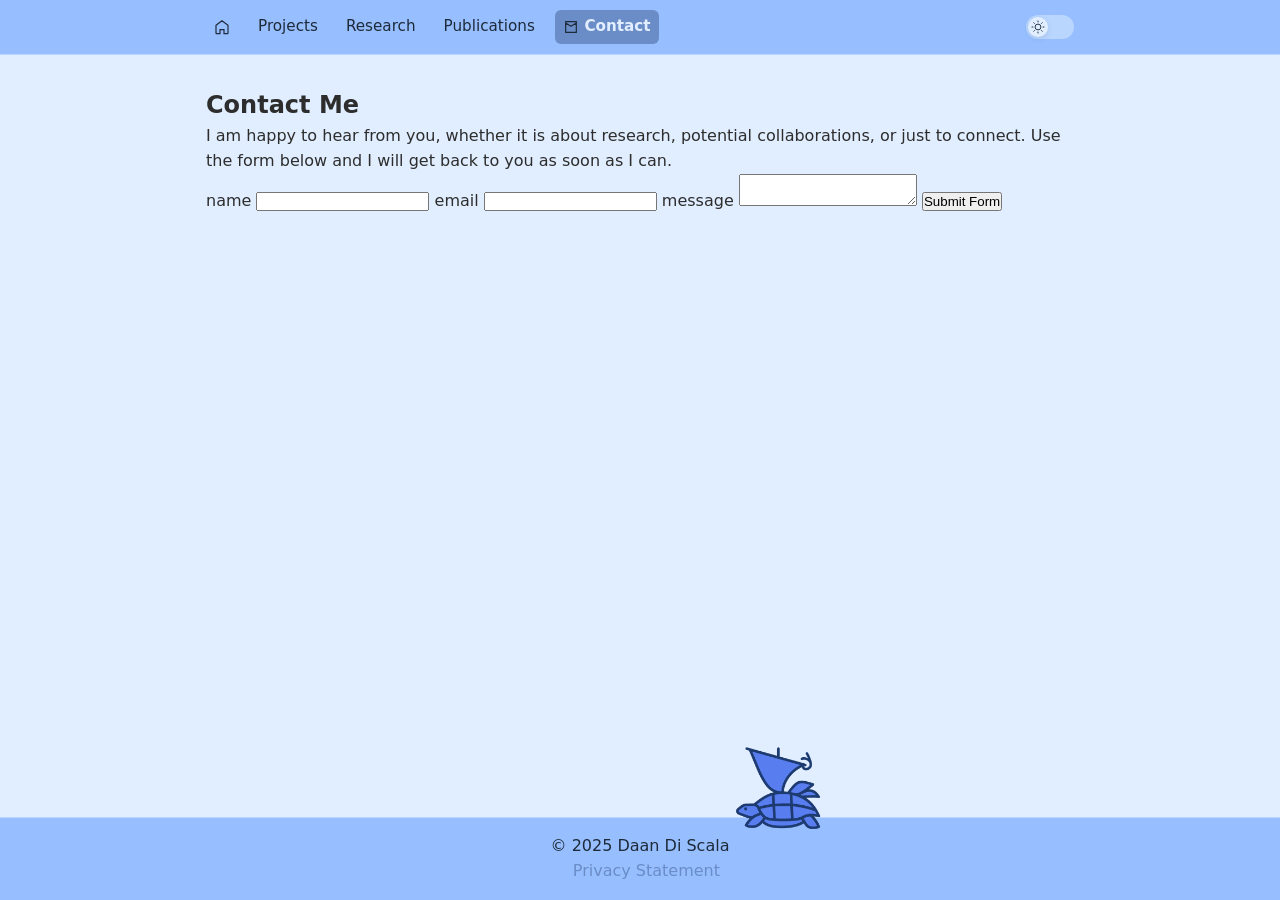
==== contact.html @ 4ee542c3 "added initial pages, theme and favicon" ====
<!DOCTYPE html>
<html lang="en">

<head>
  <meta charset="UTF-8">
  <title>Daan Di Scala - Portfolio</title>
  <link rel="stylesheet" href="css/vars.css">
  <link rel="stylesheet" href="css/styles.css">
    <script>
    (function() {
      const savedTheme = localStorage.getItem('theme');
      if (savedTheme === 'dark') {
        document.documentElement.classList.add('dark-mode');
      }
    })();
  </script>
</head>
<body>



  <!-- NAVBAR ------------------------------------------------------------------------------------------------------------------>
  <nav class="navbar">
    <div class="nav-content">

        <div class="nav-left">
        <a href="index.html"><svg class="icon" viewBox="0 0 24 24"><path d="M3 9.5l9-7 9 7v11.5a1 1 0 0 1-1 1h-5v-6h-6v6H4a1 1 0 0 1-1-1V9.5z" /></svg></a>
        <a href="projects.html">Projects</a>
        <a href="research.html">Research</a>
        <a href="publications.html">Publications</a>
        <a href="contact.html" class="active"><svg class="icon" viewBox="0 0 24 24"><path d="M4 4h16v16H4V4zm8 7L4 6m16 0l-8 5" /></svg>Contact</a>
        </div>


        <!-- Theme Toggle Switch -->
        <button class="theme-toggle" aria-label="Toggle Dark Mode">
          <div class="toggle-track">
            <div class="toggle-thumb">
              <!-- Sun Icon -->
              <svg class="icon-sun" viewBox="0 0 24 24">
                <circle cx="12" cy="12" r="5"></circle>
                <line x1="12" y1="1" x2="12" y2="4"></line>
                <line x1="12" y1="20" x2="12" y2="23"></line>
                <line x1="4.22" y1="4.22" x2="6.34" y2="6.34"></line>
                <line x1="17.66" y1="17.66" x2="19.78" y2="19.78"></line>
                <line x1="1" y1="12" x2="4" y2="12"></line>
                <line x1="20" y1="12" x2="23" y2="12"></line>
                <line x1="4.22" y1="19.78" x2="6.34" y2="17.66"></line>
                <line x1="17.66" y1="6.34" x2="19.78" y2="4.22"></line>
              </svg>

              <!-- Moon Icon -->
              <svg class="icon-moon" viewBox="0 0 24 24">
                <path d="M21 12.79A9 9 0 0 1 11.21 3 
                     7 7 0 1 0 21 12.79z" />
              </svg>
            </div>
          </div>
        </button>

      </div>
  </nav>
  <!-- NAVBAR ------------------------------------------------------------------------------------------------------------------>

  <main class="page-wrapper">

    <!-- LONG CONTENT EXAMPLE -->
    <section class="content-long">
      <h2>Contact Me</h2>
      <p>
I am happy to hear from you, whether it is about research, potential collaborations, or just to connect. Use the form below and I will get back to you as soon as I can.

<form action="https://api.web3forms.com/submit" method="POST" data-redirect="false">
   <input type="hidden" name="access_key" value="c449b36a-3cd7-413c-bd75-ba2fd1abe8ce">
    name <input type="text" name="name" required>
    email <input type="email" name="email" required>
    message <textarea name="message" required></textarea>
    
  <input type="hidden" name="redirect" value="https://discala.github.io/website/contact_success.html"> <!-- TODO MOVE THIS TO SUCCESS PAGE AFTER FINALIZING -->
    <!--    <div class="h-captcha" data-captcha="true"></div>-->
    <!-- <input type="hidden" name="redirect" value="contact_succes.html">-->
    <button type="submit">Submit Form</button>
</form>


  <!--  <script src="https://web3forms.com/client/script.js" async defer></script>-->

      </p>
    </section>
    
  </main>

  <footer class="footer">
    <p>© 2025 Daan Di Scala</p>
    <a href="privacy.html">Privacy Statement</a>
    <div class="content-wrapper">
    <div class="turtle">
       <img src="images/Festina.png" alt="Turtle" class="turtle-img">
    </div></div>
  </footer>

</body>

<script>
  const btn = document.querySelector('.theme-toggle');

  btn.addEventListener('click', () => {
    document.documentElement.classList.toggle('dark-mode');
  });
</script>

  <script src="js/darkmode.js"></script>
</html>
---- css/vars.css ----
/* ====== Color Palette (defaults) ====== */
:root {
  --color-primary: #97bfff;     
  --color-secondary: #b9d6ff;   
  --color-accent: #6a8cc7;      
  --color-dark: #1e2a3a;
  --color-text: #2d2d2d;
  --color-bg: #e1eeff;

  --max-width: 900px;
  --radius-lg: 12px;
  --radius-sm: 6px;
}

/* Dark mode variables when .dark-mode is present on <html> */
.dark-mode {
  --color-primary: #111620;
  --color-secondary: #1f2a3a;
  --color-accent: #6198ff;
  --color-dark: #f5f7fb;
  --color-text: #e6eefc;
  --color-bg: #0f1621;
}
---- css/styles.css ----
/* ===== Global Reset ===== */
* {
  box-sizing: border-box;
  margin: 0;
  padding: 0;
}

html, body {
  height: 100%;
  background: var(--color-bg);
  color: var(--color-text);
  font-family: "Inter", system-ui, -apple-system, "Segoe UI", Roboto, "Helvetica Neue", Arial;
  -webkit-font-smoothing: antialiased;
  -moz-osx-font-smoothing: grayscale;
  transition: background-color 0.25s ease, color 0.25s ease;
  line-height: 1.55;
  display: flex;
  flex-direction: column;
}

/* ===== Container / Wrapper ===== */
.page-wrapper {
  max-width: var(--max-width);
  margin: 0 auto;
  padding: 2rem 1rem;
  flex: 1;
}

/* ===== Navbar ===== */
.navbar {
  position: sticky;
  top: 0;
  width: 100%;
  background: var(--color-primary);
  padding: 0.6rem 0;
  border-bottom: 1px solid var(--color-secondary);
  z-index: 1000;
  backdrop-filter: saturate(110%) blur(6px);
}

.nav-content {
  max-width: var(--max-width);
  margin: 0 auto;
  padding: 0 1rem;
  display: flex;
  align-items: center;
  justify-content: space-between;
  gap: 1rem;
}

/* Left group of links */
.nav-left {
  display: flex;
  gap: 0.75rem;
  align-items: center;
}

.nav-left a {
  color: var(--color-dark);
  text-decoration: none;
  font-weight: 500;
  padding: 0.35rem 0.5rem;
  border-radius: 6px;
  transition: background-color 0.18s ease, color 0.18s ease, opacity 0.18s ease;
  font-size: 0.95rem;
}

.nav-left a:hover {
  background: rgba(0,0,0,0.04);
  opacity: 0.9;
}

/* Ensure nav link colors respond to dark mode */
.dark-mode .nav-left a {
  color: var(--color-dark);
}

/* ===== Theme Toggle (pill + thumb + icons) ===== */
.theme-toggle {
  background: none;
  border: none;
  padding: 0;
  cursor: pointer;
  display: inline-flex;
  align-items: center;
  line-height: 0;
  border-radius: 999px;
}

/* Track */
.toggle-track {
  width: 48px;
  height: 24px;
  background: var(--color-secondary);
  border-radius: 999px;
  position: relative;
  padding: 2px;
  transition: background-color 0.22s ease;
  display: inline-block;
}

/* Thumb */
.toggle-thumb {
  width: 20px;
  height: 20px;
  background: var(--color-bg);
  border-radius: 50%;
  position: absolute;
  left: 2px;
  top: 2px;
  display: flex;
  align-items: center;
  justify-content: center;
  transition: transform 0.22s cubic-bezier(.2,.9,.3,1), background 0.22s ease;
  box-shadow: 0 2px 6px rgba(0,0,0,0.08);
}

/* When dark-mode class exists on <html>, slide thumb to right */
.dark-mode .toggle-thumb {
  transform: translateX(24px);
  box-shadow: 0 3px 8px rgba(0,0,0,0.18);
}

/* SVG icons inside the thumb (stacked in same position) */
.toggle-thumb svg {
  width: 14px;
  height: 14px;
  stroke-width: 1.6;
  position: absolute;
  left: 50%;
  top: 50%;
  transform: translate(-50%, -50%);
  transition: opacity 0.20s ease, stroke 0.22s ease, fill 0.22s ease;
  fill: none;
  stroke: var(--color-dark);
}

/* Default: show sun, hide moon */
.icon-sun {
  opacity: 1;
}

.icon-moon {
  opacity: 0;
}

/* In dark mode: show moon, hide sun; adapt stroke color */
.dark-mode .icon-sun {
  opacity: 0;
}

.dark-mode .icon-moon {
  opacity: 1;

}

/* Make sure svg strokes invert in dark mode when needed */
.dark-mode .toggle-thumb svg {
  stroke: var(--color-bg);
}

/* Slightly change track color in dark mode */
.dark-mode .toggle-track {
  background: rgba(255,255,255,0.08);
}

/* Hover states */
.theme-toggle:hover .toggle-track {
  filter: brightness(0.98);
}

/* ===== Landing Card (business-card look) ===== */
.landing-card {
  display: flex;
  align-items: center;
  gap: 1.25rem;
  background: var(--color-primary);
  padding: 1.75rem;
  border-radius: var(--radius-lg);
  box-shadow: 0 6px 20px rgba(20,30,45,0.04);
  margin-bottom: 1.75rem;
  transition: background 0.25s ease, box-shadow 0.25s ease;
}

.profile-image img {
  width: 140px;
  height: 140px;
  object-fit: cover;
  border-radius: 10px;
  border: 3px solid var(--color-secondary);
}

.intro-text h1 {
  font-size: 1.6rem;
  margin-bottom: 0.4rem;
  color: var(--color-dark);
}

.intro-text p {
  color: var(--color-text);
  max-width: 55ch;
}

/* ===== Quick Link Cards ===== */
.quick-links {
  display: grid;
  grid-template-columns: repeat(auto-fit, minmax(220px, 1fr));
  gap: 1.25rem;
  margin: 1.75rem 0 2.5rem 0;
}

.card {
  background: var(--color-bg);
  border: 1px solid var(--color-secondary);
  border-radius: var(--radius-lg);
  padding: 1.25rem;
  transition: transform 0.18s ease, box-shadow 0.18s ease, border-color 0.18s ease;
}

.card:hover {
  transform: translateY(-6px);
  box-shadow: 0 10px 30px rgba(12,20,35,0.06);
  border-color: var(--color-accent);
}

.card h3 {
  margin-bottom: 0.45rem;
  color: var(--color-dark);
}

.card p {
  margin-bottom: 0.9rem;
  color: var(--color-text);
  font-size: 0.95rem;
}

.card a {
  color: var(--color-accent);
  font-weight: 600;
  text-decoration: none;
}



/* ===== Content long / other sections ===== */
.content-long {
  margin-bottom: 3rem;
}

/* ===== Footer ===== */
.footer {
  width: 100%;
  background: var(--color-primary);
  padding: 1rem;
  text-align: center;
  border-top: 1px solid var(--color-secondary);
  margin-top: 2.5rem;
  transition: background 0.25s ease;
  position: relative;
}

.footer p {
  color: var(--color-dark);
}

.footer a {
  margin-left: 0.8rem;
  color: var(--color-accent);
  text-decoration: none;
  font-weight: 500;
}

/* Turtle now rests on the footer */
.turtle {
  position: absolute;
  bottom: 100%;       /* positions turtle ABOVE the footer */
  right: 40%;         /*  align to footer’s right edge */
  width: 70px;
  height: 70px;
  /*transform: translateY(30px);  optional: overlap the edge slightly for “resting” look */
  pointer-events: none;        /* turtle won’t block clicks */
}

.turtle-img {
    width: 90px;        /* small image */
    height: auto;
    position: absolute; /* place it anywhere inside */
    top: 50%;
    left: 50%;
    transform: translate(0%, -45%);
}

/* ===== Responsive tweaks ===== */
@media (max-width: 700px) {
  .landing-card {
    flex-direction: column;
    text-align: center;
  }

  .profile-image img {
    width: 120px;
    height: 120px;
  }

  .nav-left {
    gap: 0.5rem;
  }

  .nav-left a {
    font-size: 0.9rem;
    padding: 0.25rem 0.35rem;
  }
}

@media (max-width: 420px) {
  .nav-content {
    padding: 0 0.6rem;
  }
}


.nav-left a.active {
  background: var(--color-accent);
  color: var(--color-bg) !important;
  font-weight: 600;
  border-radius: 6px;
}

.dark-mode .nav-left a.active {
  background: var(--color-accent);
  color: var(--color-bg) !important;
}

.nav-left a {
  display: flex;
  align-items: center;
  gap: 0.35rem;
}

/* SVG styling */
.nav-left .icon {
  width: 16px;
  height: 16px;
  stroke: var(--color-dark);
  fill: none;
  stroke-width: 1.8;
  transition: stroke 0.25s ease;
}

/* Ensure good contrast in dark mode */
.dark-mode .nav-left .icon {
  stroke: var(--color-dark);
}

.no-theme-transition * {
  transition: none !important;
}
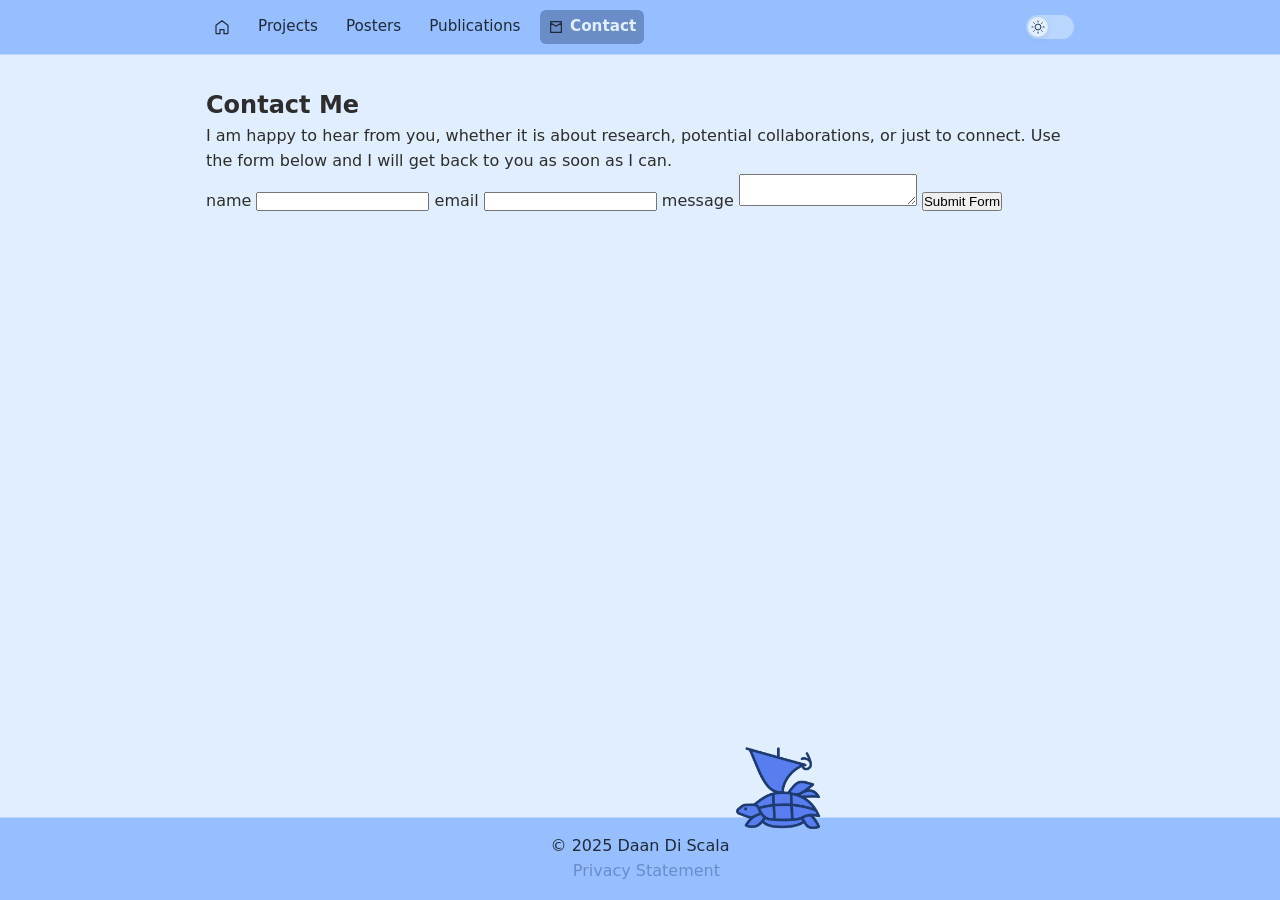
==== commit b197ab78: "poster gallery" ====
--- a/contact.html
+++ b/contact.html
@@ -26,7 +26,7 @@
         <div class="nav-left">
         <a href="index.html"><svg class="icon" viewBox="0 0 24 24"><path d="M3 9.5l9-7 9 7v11.5a1 1 0 0 1-1 1h-5v-6h-6v6H4a1 1 0 0 1-1-1V9.5z" /></svg></a>
         <a href="projects.html">Projects</a>
-        <a href="research.html">Research</a>
+        <a href="posters.html">Posters</a>
         <a href="publications.html">Publications</a>
         <a href="contact.html" class="active"><svg class="icon" viewBox="0 0 24 24"><path d="M4 4h16v16H4V4zm8 7L4 6m16 0l-8 5" /></svg>Contact</a>
         </div>
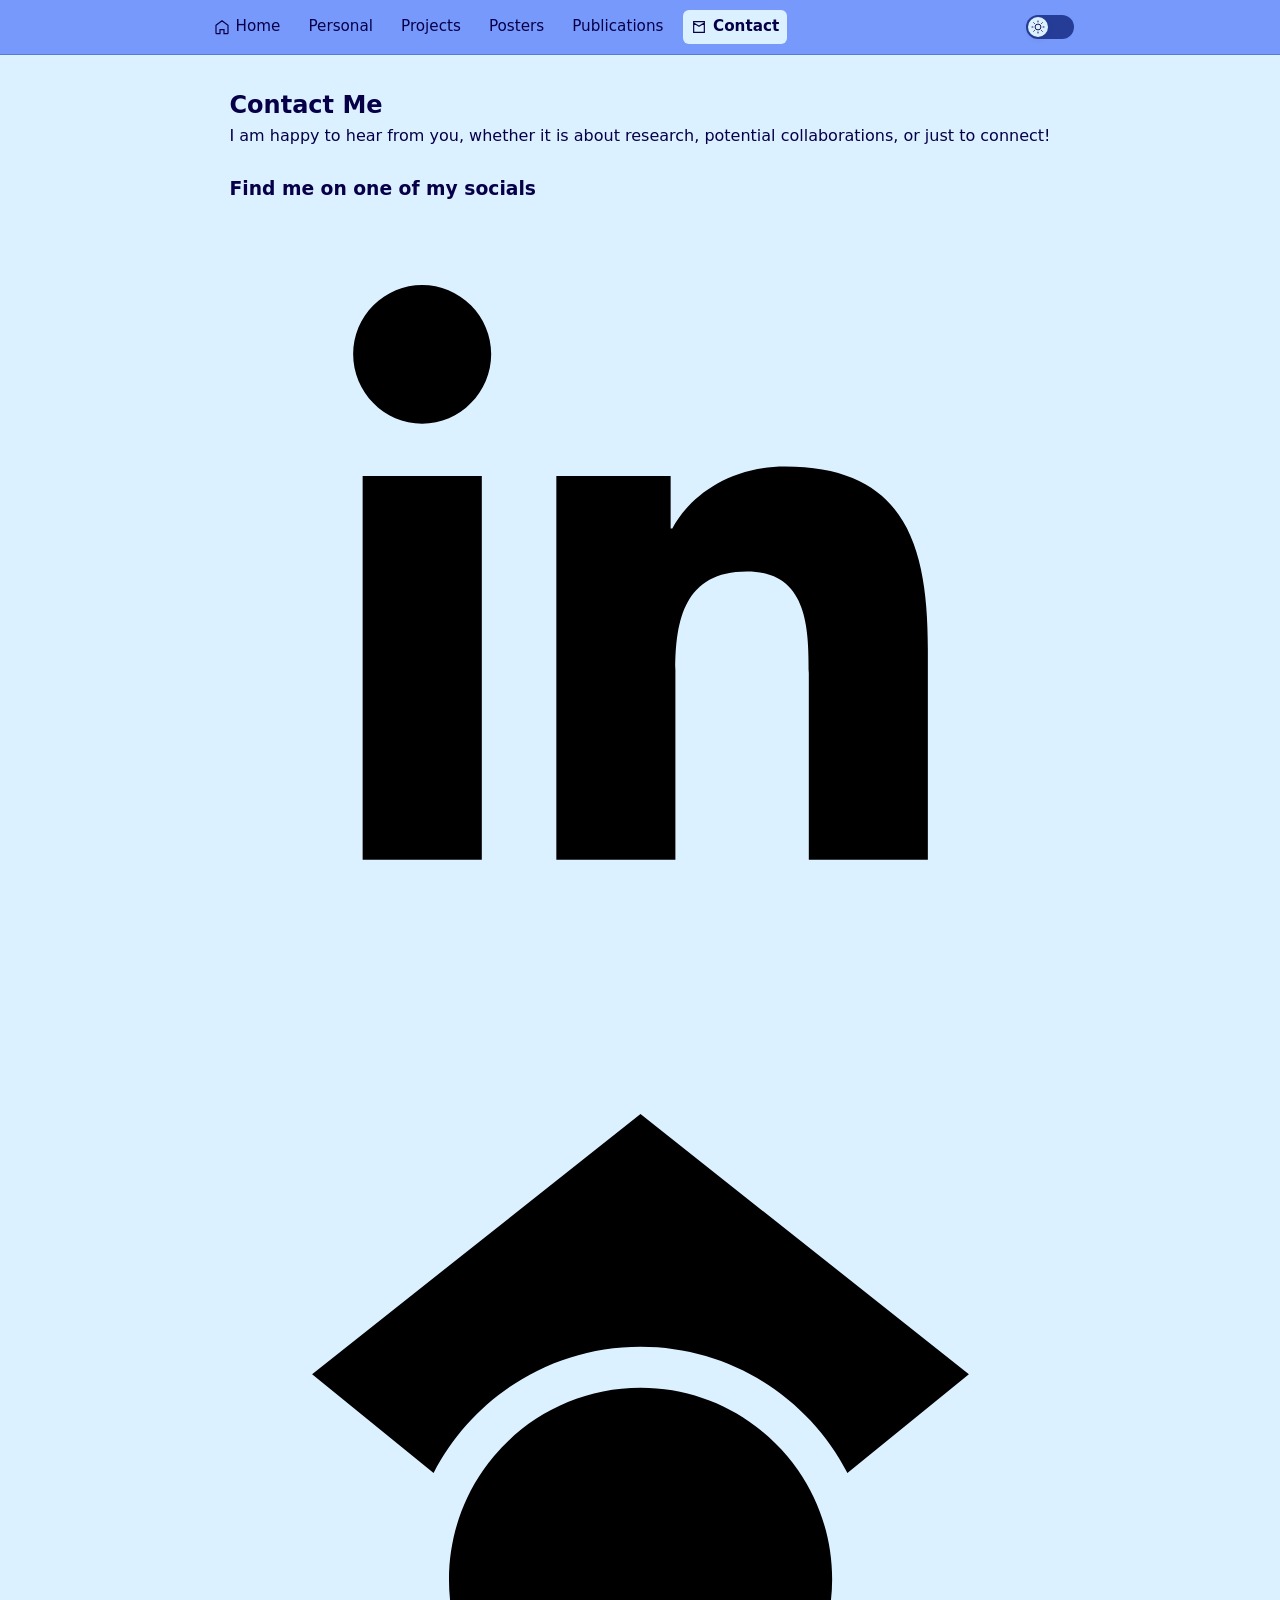
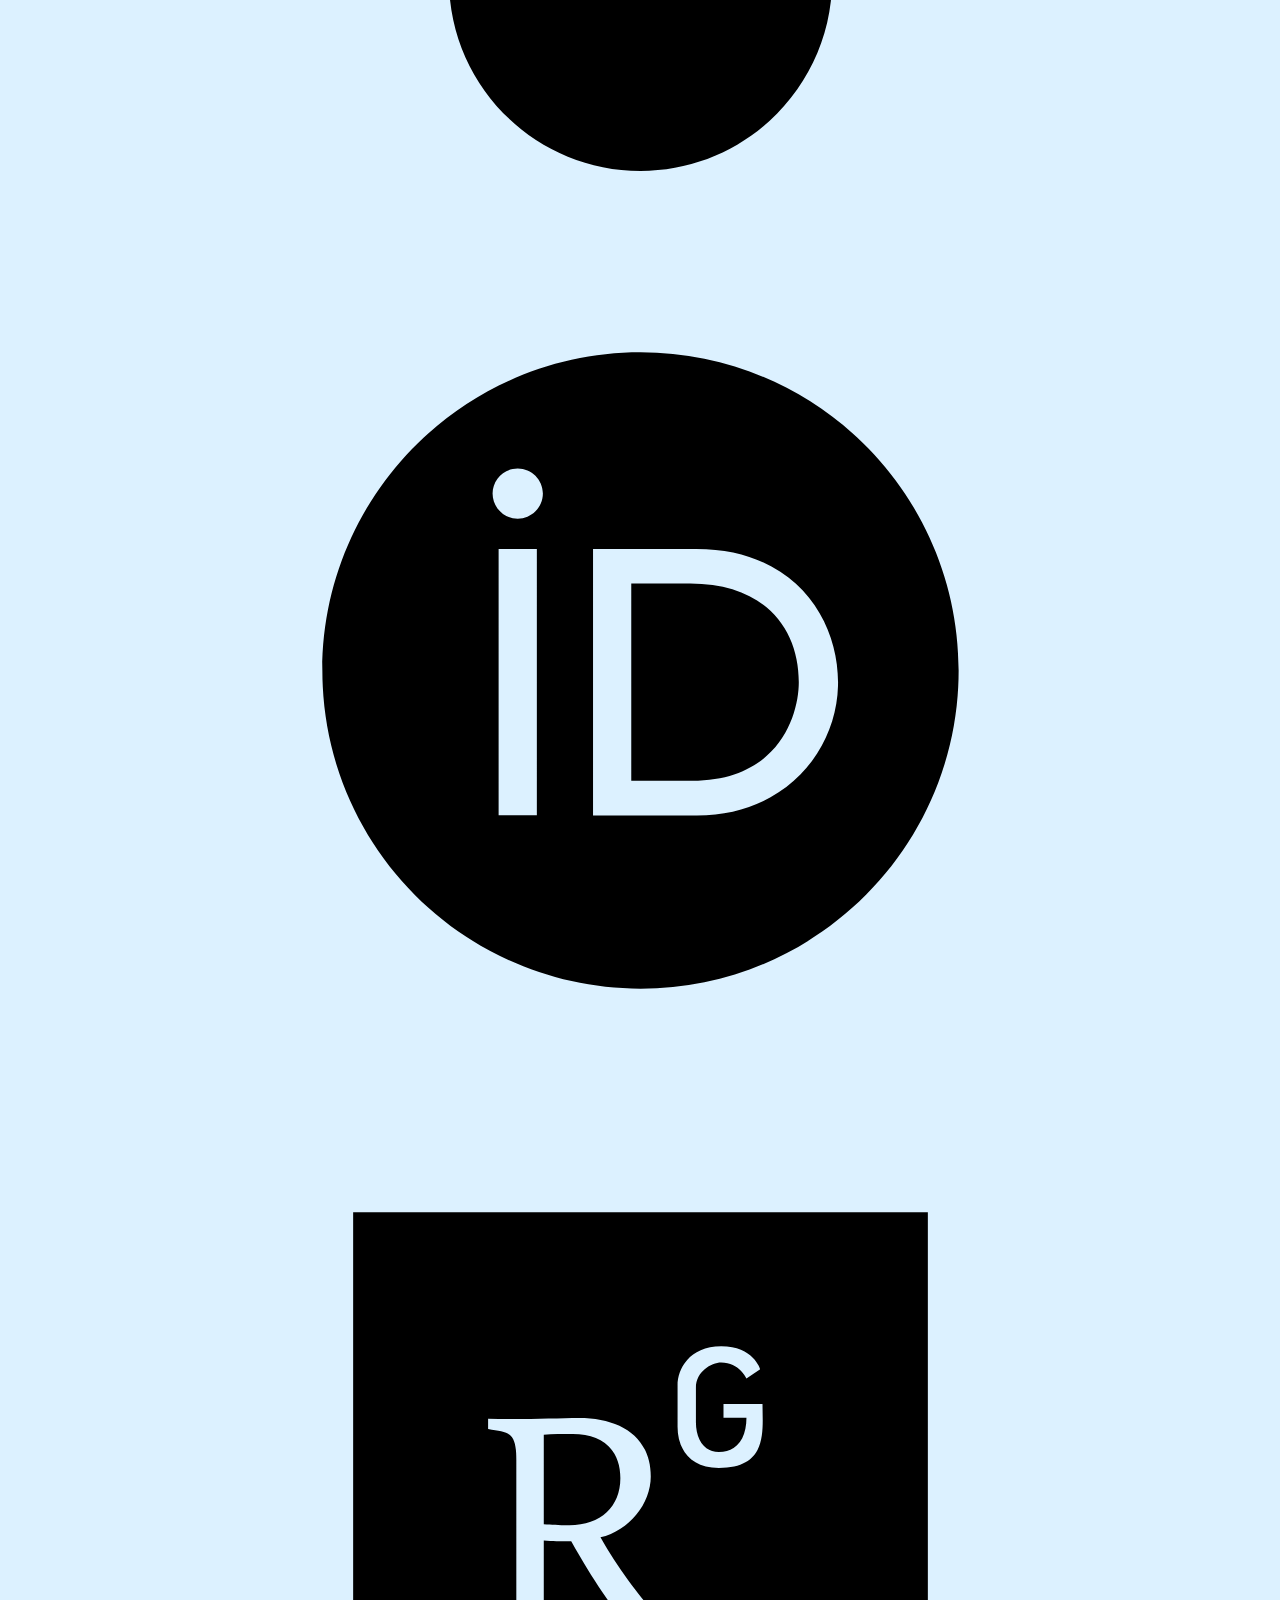
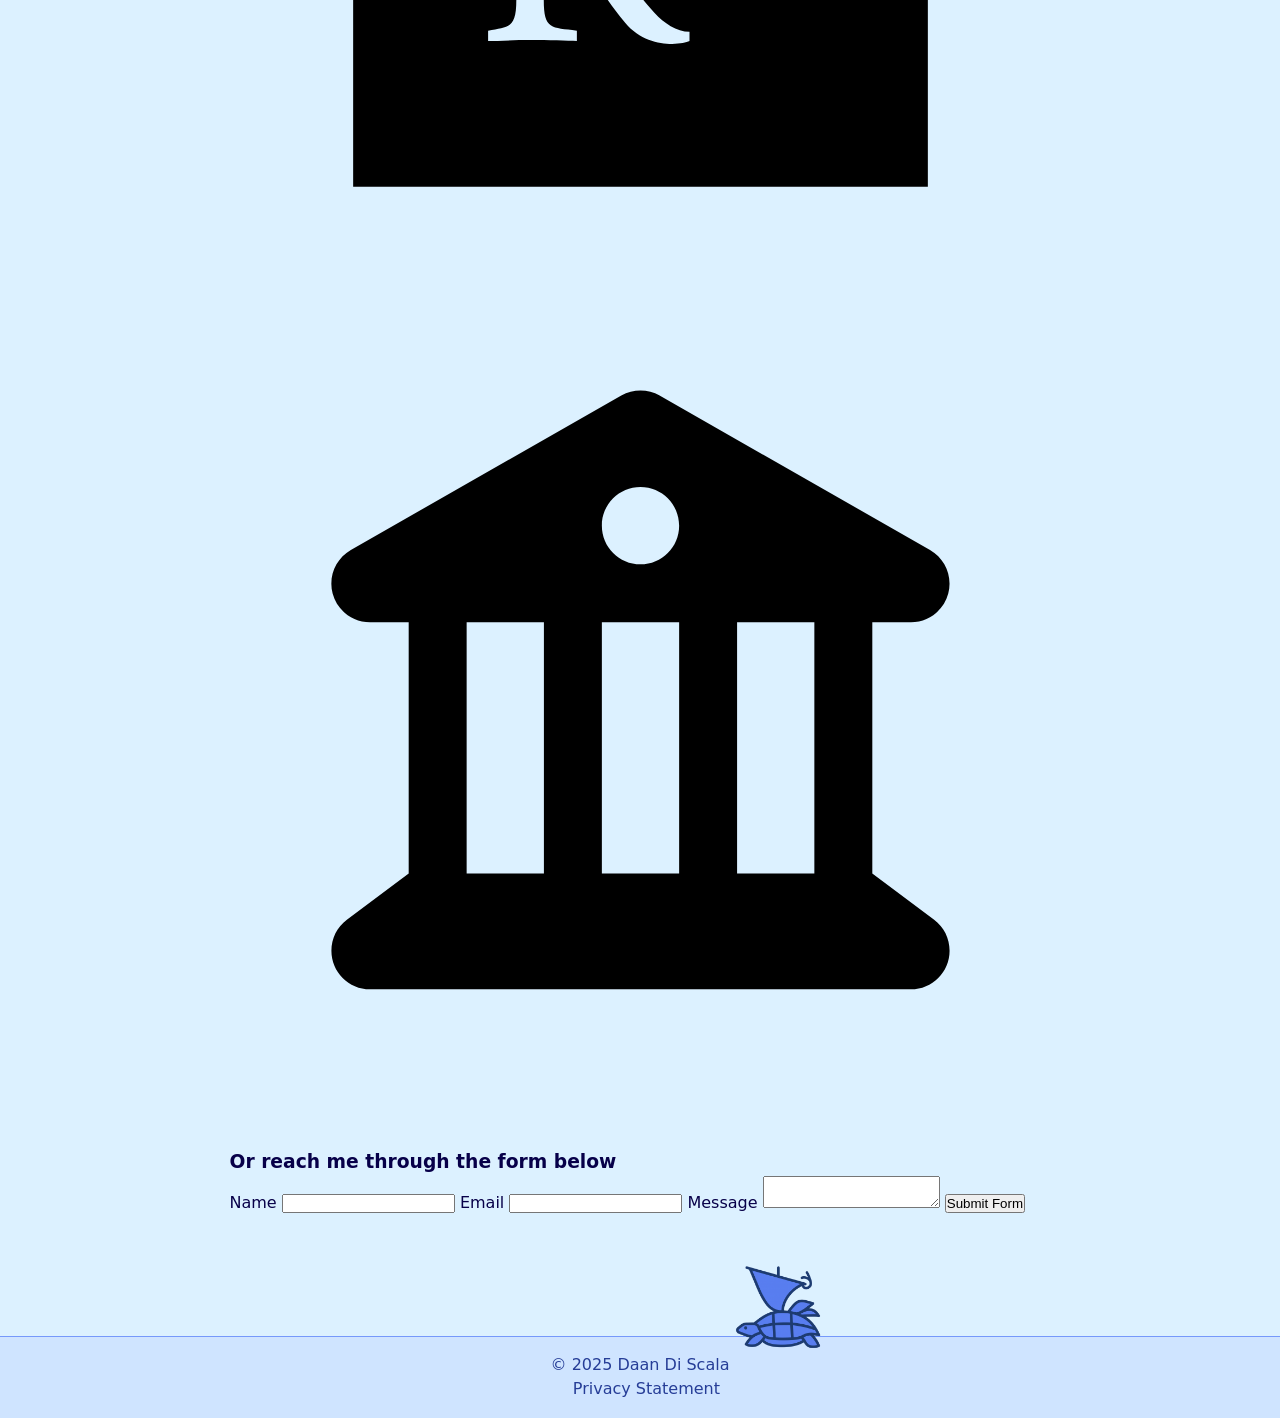
==== commit 8c46d521: "updated favicon and title" ====
--- a/contact.html
+++ b/contact.html
@@ -3,9 +3,11 @@
 
 <head>
   <meta charset="UTF-8">
-  <title>Daan Di Scala - Portfolio</title>
+  <title>Daan Di Scala - Contact</title>
+  <link rel="icon" type="image/x-icon" href="favicon.ico">
   <link rel="stylesheet" href="css/vars.css">
   <link rel="stylesheet" href="css/styles.css">
+  <link rel="stylesheet" href="css/contact.css">
     <script>
     (function() {
       const savedTheme = localStorage.getItem('theme');
@@ -17,18 +19,17 @@
 </head>
 <body>
 
-
-
-  <!-- NAVBAR ------------------------------------------------------------------------------------------------------------------>
+<!-- NAVBAR ------------------------------------------------------------------------------------------------------------------>
   <nav class="navbar">
     <div class="nav-content">
 
         <div class="nav-left">
-        <a href="index.html"><svg class="icon" viewBox="0 0 24 24"><path d="M3 9.5l9-7 9 7v11.5a1 1 0 0 1-1 1h-5v-6h-6v6H4a1 1 0 0 1-1-1V9.5z" /></svg></a>
+        <a href="index.html" ><svg class="icon" viewBox="0 0 24 24"><path d="M3 9.5l9-7 9 7v11.5a1 1 0 0 1-1 1h-5v-6h-6v6H4a1 1 0 0 1-1-1V9.5z" /></svg>Home</a>
+        <a href="personal.html">Personal</a>
         <a href="projects.html">Projects</a>
         <a href="posters.html">Posters</a>
         <a href="publications.html">Publications</a>
-        <a href="contact.html" class="active"><svg class="icon" viewBox="0 0 24 24"><path d="M4 4h16v16H4V4zm8 7L4 6m16 0l-8 5" /></svg>Contact</a>
+        <a href="contact.html"  class="active"><svg class="icon" viewBox="0 0 24 24"><path d="M4 4h16v16H4V4zm8 7L4 6m16 0l-8 5" /></svg>Contact</a>
         </div>
 
 
@@ -64,11 +65,107 @@
 
   <main class="page-wrapper">
 
-    <!-- LONG CONTENT EXAMPLE -->
+    <!-- LONG CONTENT EXAMPLE 
     <section class="content-long">
       <h2>Contact Me</h2>
       <p>
 I am happy to hear from you, whether it is about research, potential collaborations, or just to connect. Use the form below and I will get back to you as soon as I can.
+-->
+
+<section class="content-long">
+
+  <h2>Contact Me</h2>
+
+  <p>
+    I am happy to hear from you, whether it is about research, potential 
+    collaborations, or just to connect!
+  </p>
+
+
+  <br><h3>Find me on one of my socials</h3>
+
+  <!-- SOCIAL ICON ROW -->
+  <div class="social-row">
+
+    <!-- LinkedIn -->
+    <a href="https://www.linkedin.com/in/daan-di-scala/" class="social-icon" target="_blank">
+      <svg viewBox="0 0 640 640">
+        <path d="M196.3 512L103.4 512L103.4 212.9L196.3 212.9L196.3 512zM149.8 172.1C120.1 172.1 96 147.5 96 117.8C96 103.5 101.7 89.9 111.8 79.8C121.9 69.7 135.6 64 149.8 64C164 64 177.7 69.7 187.8 79.8C197.9 89.9 203.6 103.6 203.6 117.8C203.6 147.5 179.5 172.1 149.8 172.1zM543.9 512L451.2 512L451.2 366.4C451.2 331.7 450.5 287.2 402.9 287.2C354.6 287.2 347.2 324.9 347.2 363.9L347.2 512L254.4 512L254.4 212.9L343.5 212.9L343.5 253.7L344.8 253.7C357.2 230.2 387.5 205.4 432.7 205.4C526.7 205.4 544 267.3 544 347.7L544 512L543.9 512z"></path>
+      </svg>
+    </a>
+
+    <!-- Google Scholar -->
+    <a href="https://scholar.google.nl/citations?user=ZDXlUhQAAAAJ" class="social-icon" target="_blank">
+      <svg viewBox="0 0 640 640">
+        <path d="M454.9 362.5C454.9 362.5 454.9 362.6 455 362.6C464.2 382 469.4 403.7 469.4 426.6C469.3 509.1 402.5 576 320 576C237.5 576 170.7 509.1 170.7 426.7C170.7 403.8 175.9 382.1 185.1 362.7C186.8 359.1 188.7 355.5 190.7 352C195.1 344.4 200.1 337.3 205.7 330.7C233.1 298.1 274.2 277.4 320.1 277.4C353.7 277.4 384.7 288.5 409.7 307.3C418.8 314.2 427.1 322 434.5 330.8C440.1 337.4 445.1 344.6 449.5 352.1C451.5 355.5 453.3 359.1 455 362.6L454.9 362.5zM481.3 343.7C451.2 285.3 390.3 245.3 320 245.3C249.7 245.3 188.8 285.3 158.7 343.7L64 266.7L320 64L576 266.7L481.3 343.8L481.3 343.7z"></path></svg>
+    </a>
+
+    <a href="https://orcid.org/0000-0003-1548-6675" class="social-icon" target="_blank">
+      <svg viewBox="0 0 640 640">
+        <path d="M358.7 252.2L312.8 252.2L312.8 406L360.3 406C427.9 406 443.4 354.7 443.4 329.1C443.4 287.5 416.9 252.2 358.7 252.2zM320 72C183 72 72 183 72 320C72 457 183 568 320 568C457 568 568 457 568 320C568 183 457 72 320 72zM239.2 432.8L209.4 432.8L209.4 225.3L239.2 225.3L239.2 432.8zM224.3 162.5C235.1 162.5 243.9 171.3 243.9 182.1C243.9 192.9 235.1 201.7 224.3 201.7C213.5 201.7 204.7 192.9 204.7 182.1C204.7 171.3 213.5 162.5 224.3 162.5zM364 433L283 433L283 225.3L363.6 225.3C440.3 225.3 474 280.1 474 329.2C474 382.5 432.3 433.1 364 433.1z">
+        </path>
+      </svg>
+    </a>
+
+    <a href="https://www.researchgate.net/profile/Daan-Di-Scala-2" class="social-icon" target="_blank">
+      <svg viewBox="0 0 640 640">
+       <path d="M96 96L96 544L544 544L544 96L96 96zM358.2 430.4C351.6 433.4 325 436.4 308.2 416.2C299 405.6 282.9 382.9 266 352.6C257.1 352.6 251.3 352.6 244.6 352L244.6 398.4C244.6 421.9 250.6 419.6 270.4 422.3L270.4 430.4C263.5 430.1 247.3 429.6 234.8 429.6C221.7 429.6 208.7 430.2 201.2 430.4L201.2 422.3C216.7 419.4 223.2 421 223.2 398.4L223.2 289C223.2 266.4 216.8 268 201.2 265.1L201.2 257C227 258 254.3 256.4 272.1 256.4C303.8 256.4 328 270.8 328 302C328 323.1 311.3 344.2 288.8 349.5C302.4 373.7 318.8 395.1 331 408.4C338.2 416.2 348.2 423.1 358.2 423.1L358.2 430.4zM381.1 295.4C357.8 295.4 348.9 279.7 348.9 263.2L348.9 231C348.9 218.8 357.7 200.6 382.9 200.6C408.1 200.6 413.3 218.5 413.3 218.5L402.6 225.7C402.6 225.7 397.1 213.2 382.9 213.2C375 213.2 363.2 220.5 363.2 232.9L363.2 259.7C363.2 273.1 369.8 283 381.1 283C395.2 283 402.6 272.1 402.6 256.2L384.7 256.2L384.7 245.5L415.1 245.5C415.1 266 419.8 295.4 381.1 295.4zM264.6 340.1C255.2 340.1 251 339.8 244.6 339.3L244.6 269.6C251 269 259.6 269 267.1 269C290.4 269 304.3 281.2 304.3 303.5C304.3 325.4 289.3 340.1 264.6 340.1z">
+     </path>
+      </svg>
+    </a>
+
+        <a href="https://www.uu.nl/medewerkers/DLDiScala" class="social-icon" target="_blank">
+      <svg viewBox="-20 20 680 680">
+        <path d="M335.9 84.2C326.1 78.6 314 78.6 304.1 84.2L80.1 212.2C67.5 219.4 61.3 234.2 65 248.2C68.7 262.2 81.5 272 96 272L128 272L128 480L128 480L76.8 518.4C68.7 524.4 64 533.9 64 544C64 561.7 78.3 576 96 576L544 576C561.7 576 576 561.7 576 544C576 533.9 571.3 524.4 563.2 518.4L512 480L512 272L544 272C558.5 272 571.2 262.2 574.9 248.2C578.6 234.2 572.4 219.4 559.8 212.2L335.8 84.2zM464 272L464 480L400 480L400 272L464 272zM352 272L352 480L288 480L288 272L352 272zM240 272L240 480L176 480L176 272L240 272zM320 160C337.7 160 352 174.3 352 192C352 209.7 337.7 224 320 224C302.3 224 288 209.7 288 192C288 174.3 302.3 160 320 160z">
+      </path>
+      </svg>
+    </a>
+   <!-- MAIL 
+    <a href="https://mail.com/..." class="social-icon" target="_blank">
+      <svg viewBox="0 0 640 640">
+        <path d="M112 128C85.5 128 64 149.5 64 176C64 191.1 71.1 205.3 83.2 214.4L291.2 370.4C308.3 383.2 331.7 383.2 348.8 370.4L556.8 214.4C568.9 205.3 576 191.1 576 176C576 149.5 554.5 128 528 128L112 128zM64 260L64 448C64 483.3 92.7 512 128 512L512 512C547.3 512 576 483.3 576 448L576 260L377.6 408.8C343.5 434.4 296.5 434.4 262.4 408.8L64 260z"></path></svg>
+    </a> -->
+    <!-- Add more as needed -->
+
+  </div>
+
+
+  <h3>Or reach me through the form below</h3>
+
+
+  <!-- CONTACT FORM -->
+  <form class="contact-form"
+        action="https://api.web3forms.com/submit"
+        method="POST"
+        data-redirect="false">
+
+    <input type="hidden" name="access_key" value="c449b36a-3cd7-413c-bd75-ba2fd1abe8ce">
+
+    <label>
+      Name
+      <input type="text" name="name" required>
+    </label>
+
+    <label>
+      Email
+      <input type="email" name="email" required>
+    </label>
+
+    <label>
+      Message
+      <textarea name="message" required></textarea>
+    </label>
+
+    <input type="hidden" name="redirect"
+           value="https://discala.github.io/website/contact_success.html">
+
+    <button type="submit">Submit Form</button>
+
+  </form>
+
+</section>
+
+<!--
 
 <form action="https://api.web3forms.com/submit" method="POST" data-redirect="false">
    <input type="hidden" name="access_key" value="c449b36a-3cd7-413c-bd75-ba2fd1abe8ce">
@@ -76,16 +173,11 @@
     email <input type="email" name="email" required>
     message <textarea name="message" required></textarea>
     
-  <input type="hidden" name="redirect" value="https://discala.github.io/website/contact_success.html"> <!-- TODO MOVE THIS TO SUCCESS PAGE AFTER FINALIZING -->
-    <!--    <div class="h-captcha" data-captcha="true"></div>-->
-    <!-- <input type="hidden" name="redirect" value="contact_succes.html">-->
+  <input type="hidden" name="redirect" value="https://discala.github.io/website/contact_success.html"> 
     <button type="submit">Submit Form</button>
 </form>
 
-
-  <!--  <script src="https://web3forms.com/client/script.js" async defer></script>-->
-
-      </p>
+      </p> -->
     </section>
     
   </main>
@@ -101,13 +193,7 @@
 
 </body>
 
-<script>
-  const btn = document.querySelector('.theme-toggle');
 
-  btn.addEventListener('click', () => {
-    document.documentElement.classList.toggle('dark-mode');
-  });
-</script>
 
   <script src="js/darkmode.js"></script>
 </html>
--- a/css/vars.css
+++ b/css/vars.css
@@ -1,5 +1,5 @@
 /* ====== Color Palette (defaults) ====== */
-:root {
+  /*:root {
   --color-primary: #97bfff;     
   --color-secondary: #b9d6ff;   
   --color-accent: #6a8cc7;      
@@ -13,11 +13,97 @@
 }
 
 /* Dark mode variables when .dark-mode is present on <html> */
-.dark-mode {
+  /*.dark-mode {
   --color-primary: #111620;
   --color-secondary: #1f2a3a;
   --color-accent: #6198ff;
   --color-dark: #f5f7fb;
   --color-text: #e6eefc;
   --color-bg: #0f1621;
-}+}
+
+
+
+:root {
+  --color-primary: hsl(229, 50%, 90%);
+  --color-secondary: hsl(229, 50%, 10%);
+  --color-tertiary: hsl(289, 80%, 20%);
+  --color-accent: hsl(169, 80%, 20%);
+}
+.dark {
+  --color-primary: hsl(229, 50%, 10%);
+  --color-secondary: hsl(229, 50%, 90%);
+  --color-tertiary: hsl(289, 80%, 80%);
+  --color-accent: hsl(169, 80%, 80%);
+}*/
+
+
+:root {
+  --max-width: 900px;
+  --radius-lg: 12px;
+  --radius-sm: 6px;
+
+  /* hsl (fallback color) */
+  --bg-dark: hsl(223 100% 95%);
+  --bg: hsl(223 100% 100%);
+  --bg-light: hsl(223 100% 100%);
+  --text: hsl(255 100% 11%);
+  --text-muted: hsl(228 60% 37%);
+  --highlight: hsl(224 100% 100%);
+  --border: hsl(225 63% 60%);
+  --border-muted: hsl(225 95% 72%);
+  --primary: hsl(228 60% 37%);
+  --secondary: hsl(4 56%, 27%);
+  --danger: hsl(6 60% 41%);
+  --warning: hsl(52 100% 14%);
+  --success: hsl(161 100% 13%);
+  --info: hsl(217 62% 44%);
+  /* oklch */
+  --bg-dark: oklch(0.92 0.075 268);
+  --bg: oklch(0.96 0.075 268);
+  --bg-light: oklch(1 0.075 268);
+  --text: oklch(0.15 0.15 268);
+  --text-muted: oklch(0.4 0.15 268);
+  --highlight: oklch(1 0.15 268);
+  --border: oklch(0.6 0.15 268);
+  --border-muted: oklch(0.7 0.15 268);
+  --primary: oklch(0.4 0.15 268);
+  /*--secondary: oklch(0.76 0.14 39);*/
+  --danger: oklch(0.5 0.15 30);
+  --warning: oklch(0.5 0.15 100);
+  --success: oklch(0.5 0.15 160);
+  --info: oklch(0.5 0.15 260);
+}
+
+.dark-mode {
+  /* hsl (fallback color) */
+  --bg-dark: hsl(244 100% 5%);
+  --bg: hsl(235 90% 9%);
+  --bg-light: hsl(228 75% 12%);
+  --text: hsl(223 100% 100%);
+  --text-muted: hsl(223 77% 77%);
+  --highlight: hsl(226 49% 48%);
+  --border: hsl(228 60% 37%);
+  --border-muted: hsl(232 75% 27%);
+  --primary: hsl(224 100% 80%);
+  --secondary: hsl(45 78% 48%);
+  --danger: hsl(8 79% 66%);
+  --warning: hsl(54 100% 31%);
+  --success: hsl(156 68% 43%);
+  --info: hsl(217 94% 69%);
+  /* oklch */
+  --bg-dark: oklch(0.1 0.075 268);
+  --bg: oklch(0.15 0.075 268);
+  --bg-light: oklch(0.2 0.075 268);
+  --text: oklch(0.96 0.1 268);
+  --text-muted: oklch(0.76 0.1 268);
+  --highlight: oklch(0.5 0.15 268);
+  --border: oklch(0.4 0.15 268);
+  --border-muted: oklch(0.3 0.15 268);
+  --primary: oklch(0.76 0.15 268);
+  --secondary: oklch(0.76 0.15 88);
+  --danger: oklch(0.7 0.15 30);
+  --warning: oklch(0.7 0.15 100);
+  --success: oklch(0.7 0.15 160);
+  --info: oklch(0.7 0.15 260);
+}
--- a/css/styles.css
+++ b/css/styles.css
@@ -9,8 +9,8 @@
 
 html, body {
   height: 100%;
-  background: var(--color-bg);
-  color: var(--color-text);
+  background: var(--bg);
+  color: var(--text);
   font-family: "Inter", system-ui, -apple-system, "Segoe UI", Roboto, "Helvetica Neue", Arial;
   -webkit-font-smoothing: antialiased;
   -moz-osx-font-smoothing: grayscale;
@@ -33,9 +33,9 @@
   position: sticky;
   top: 0;
   width: 100%;
-  background: var(--color-primary);
+  background: var(--border-muted);/*var(--bg-dark);*/
   padding: 0.6rem 0;
-  border-bottom: 1px solid var(--color-secondary);
+  border-bottom: 1px solid var(--border);
   z-index: 1000;
   backdrop-filter: saturate(110%) blur(6px);
 }
@@ -58,7 +58,7 @@
 }
 
 .nav-left a {
-  color: var(--color-dark);
+  color: var(--text);
   text-decoration: none;
   font-weight: 500;
   padding: 0.35rem 0.5rem;
@@ -74,7 +74,7 @@
 
 /* Ensure nav link colors respond to dark mode */
 .dark-mode .nav-left a {
-  color: var(--color-dark);
+  color: var(--text);
 }
 
 /* ===== Theme Toggle (pill + thumb + icons) ===== */
@@ -93,7 +93,7 @@
 .toggle-track {
   width: 48px;
   height: 24px;
-  background: var(--color-secondary);
+  background: var(--primary);
   border-radius: 999px;
   position: relative;
   padding: 2px;
@@ -105,7 +105,7 @@
 .toggle-thumb {
   width: 20px;
   height: 20px;
-  background: var(--color-bg);
+  background: var(--bg);
   border-radius: 50%;
   position: absolute;
   left: 2px;
@@ -134,7 +134,7 @@
   transform: translate(-50%, -50%);
   transition: opacity 0.20s ease, stroke 0.22s ease, fill 0.22s ease;
   fill: none;
-  stroke: var(--color-dark);
+  stroke: var(--text);
 }
 
 /* Default: show sun, hide moon */
@@ -158,12 +158,12 @@
 
 /* Make sure svg strokes invert in dark mode when needed */
 .dark-mode .toggle-thumb svg {
-  stroke: var(--color-bg);
+  stroke: var(--text);
 }
 
 /* Slightly change track color in dark mode */
 .dark-mode .toggle-track {
-  background: rgba(255,255,255,0.08);
+  background: var(--primary);
 }
 
 /* Hover states */
@@ -176,7 +176,7 @@
   display: flex;
   align-items: center;
   gap: 1.25rem;
-  background: var(--color-primary);
+  background: var(--bg-light);
   padding: 1.75rem;
   border-radius: var(--radius-lg);
   box-shadow: 0 6px 20px rgba(20,30,45,0.04);
@@ -189,17 +189,17 @@
   height: 140px;
   object-fit: cover;
   border-radius: 10px;
-  border: 3px solid var(--color-secondary);
+  /*border: 3px solid var(--border-muted);*/
 }
 
 .intro-text h1 {
   font-size: 1.6rem;
   margin-bottom: 0.4rem;
-  color: var(--color-dark);
+  color: var(--text);
 }
 
 .intro-text p {
-  color: var(--color-text);
+  color: var(--text-muted);
   max-width: 55ch;
 }
 
@@ -212,8 +212,8 @@
 }
 
 .card {
-  background: var(--color-bg);
-  border: 1px solid var(--color-secondary);
+  background: var(--bg-dark);
+  border: 1px solid var(--border-muted);
   border-radius: var(--radius-lg);
   padding: 1.25rem;
   transition: transform 0.18s ease, box-shadow 0.18s ease, border-color 0.18s ease;
@@ -222,25 +222,112 @@
 .card:hover {
   transform: translateY(-6px);
   box-shadow: 0 10px 30px rgba(12,20,35,0.06);
-  border-color: var(--color-accent);
+  border-color: var(--highlight);
 }
 
 .card h3 {
   margin-bottom: 0.45rem;
-  color: var(--color-dark);
+  color: var(--text);
 }
 
 .card p {
   margin-bottom: 0.9rem;
-  color: var(--color-text);
+  color: var(--text-muted);
   font-size: 0.95rem;
 }
 
 .card a {
-  color: var(--color-accent);
+  color: var(--secondary);
   font-weight: 600;
   text-decoration: none;
 }
+
+
+/* PCARDS */
+
+.pgrid {
+  position: relative;
+  width: var(--max-width-40px);
+  height: 600px;
+  margin: 40px auto;
+  display: grid;
+  grid-template-columns: 1fr 1fr;
+  grid-template-rows: 1fr 1fr;
+  gap: 40px;
+}
+
+.pcard {
+  background:var(--bg-light);
+  border-radius: 24px;
+  padding: 32px;
+  display: flex;
+  align-items: center;
+  box-shadow: 0 10px 30px rgba(0,0,0,0.12);
+  transition: transform 0.25s ease, box-shadow 0.25s ease;
+  cursor: pointer;
+}
+
+.pcard:hover {
+  transform: translateY(-4px);
+  box-shadow: 0 16px 40px rgba(0,0,0,0.18);
+}
+
+.pcard-content {
+  display: flex;
+  align-items: center;
+  width: 100%;
+}
+
+.pcard-icon {
+  font-size: 48px;
+  color: #1f2a44;
+  min-width: 56px;
+  text-align: center;
+}
+
+.pcard-text h3 {
+  margin: 0 0 6px;
+  font-size: 24px;
+  letter-spacing: 0.04em;
+}
+
+.pcard-text p {
+  margin: 0;
+  font-size: 15px;
+  color:var(--secondary);
+  max-width: 260px;
+}
+
+.pcard-divider {
+  width: 2px;
+  height: 70px;
+  background: #ddd;
+  margin: 0 24px;
+}
+
+/* Center circle */
+.center-circle {
+  position: absolute;
+  top: 50%;
+  left: 50%;
+  width: 180px;
+  height: 180px;
+  transform: translate(-50%, -50%);
+  background: var(--bg);
+  border-radius: 50%;
+  display: flex;
+  align-items: center;
+  justify-content: center;
+  text-align: center;
+  font-weight: 600;
+  letter-spacing: 0.05em;
+  /*box-shadow: 0 8px 25px rgba(0,0,0,0.15);*/
+}
+
+.center-circle span {
+  line-height: 1.4;
+}
+
 
 
 
@@ -252,27 +339,27 @@
 /* ===== Footer ===== */
 .footer {
   width: 100%;
-  background: var(--color-primary);
+  background: var(--bg-dark);
   padding: 1rem;
   text-align: center;
-  border-top: 1px solid var(--color-secondary);
+  border-top: 1px solid var(--border-muted);
   margin-top: 2.5rem;
   transition: background 0.25s ease;
   position: relative;
 }
 
 .footer p {
-  color: var(--color-dark);
+  color: var(--text-muted);
 }
 
 .footer a {
   margin-left: 0.8rem;
-  color: var(--color-accent);
+  color: var(--primary);
   text-decoration: none;
   font-weight: 500;
 }
 
-/* Turtle now rests on the footer */
+/* Turtle rests on the footer */
 .turtle {
   position: absolute;
   bottom: 100%;       /* positions turtle ABOVE the footer */
@@ -322,15 +409,15 @@
 
 
 .nav-left a.active {
-  background: var(--color-accent);
-  color: var(--color-bg) !important;
+  background: var(--bg);
+  color: var(--text) !important;
   font-weight: 600;
   border-radius: 6px;
 }
 
 .dark-mode .nav-left a.active {
-  background: var(--color-accent);
-  color: var(--color-bg) !important;
+  background: var(--color---b);
+  color: var(--text) !important;
 }
 
 .nav-left a {
@@ -343,7 +430,7 @@
 .nav-left .icon {
   width: 16px;
   height: 16px;
-  stroke: var(--color-dark);
+  stroke: var(--text);
   fill: none;
   stroke-width: 1.8;
   transition: stroke 0.25s ease;
@@ -351,7 +438,7 @@
 
 /* Ensure good contrast in dark mode */
 .dark-mode .nav-left .icon {
-  stroke: var(--color-dark);
+  stroke: var(--text);
 }
 
 .no-theme-transition * {
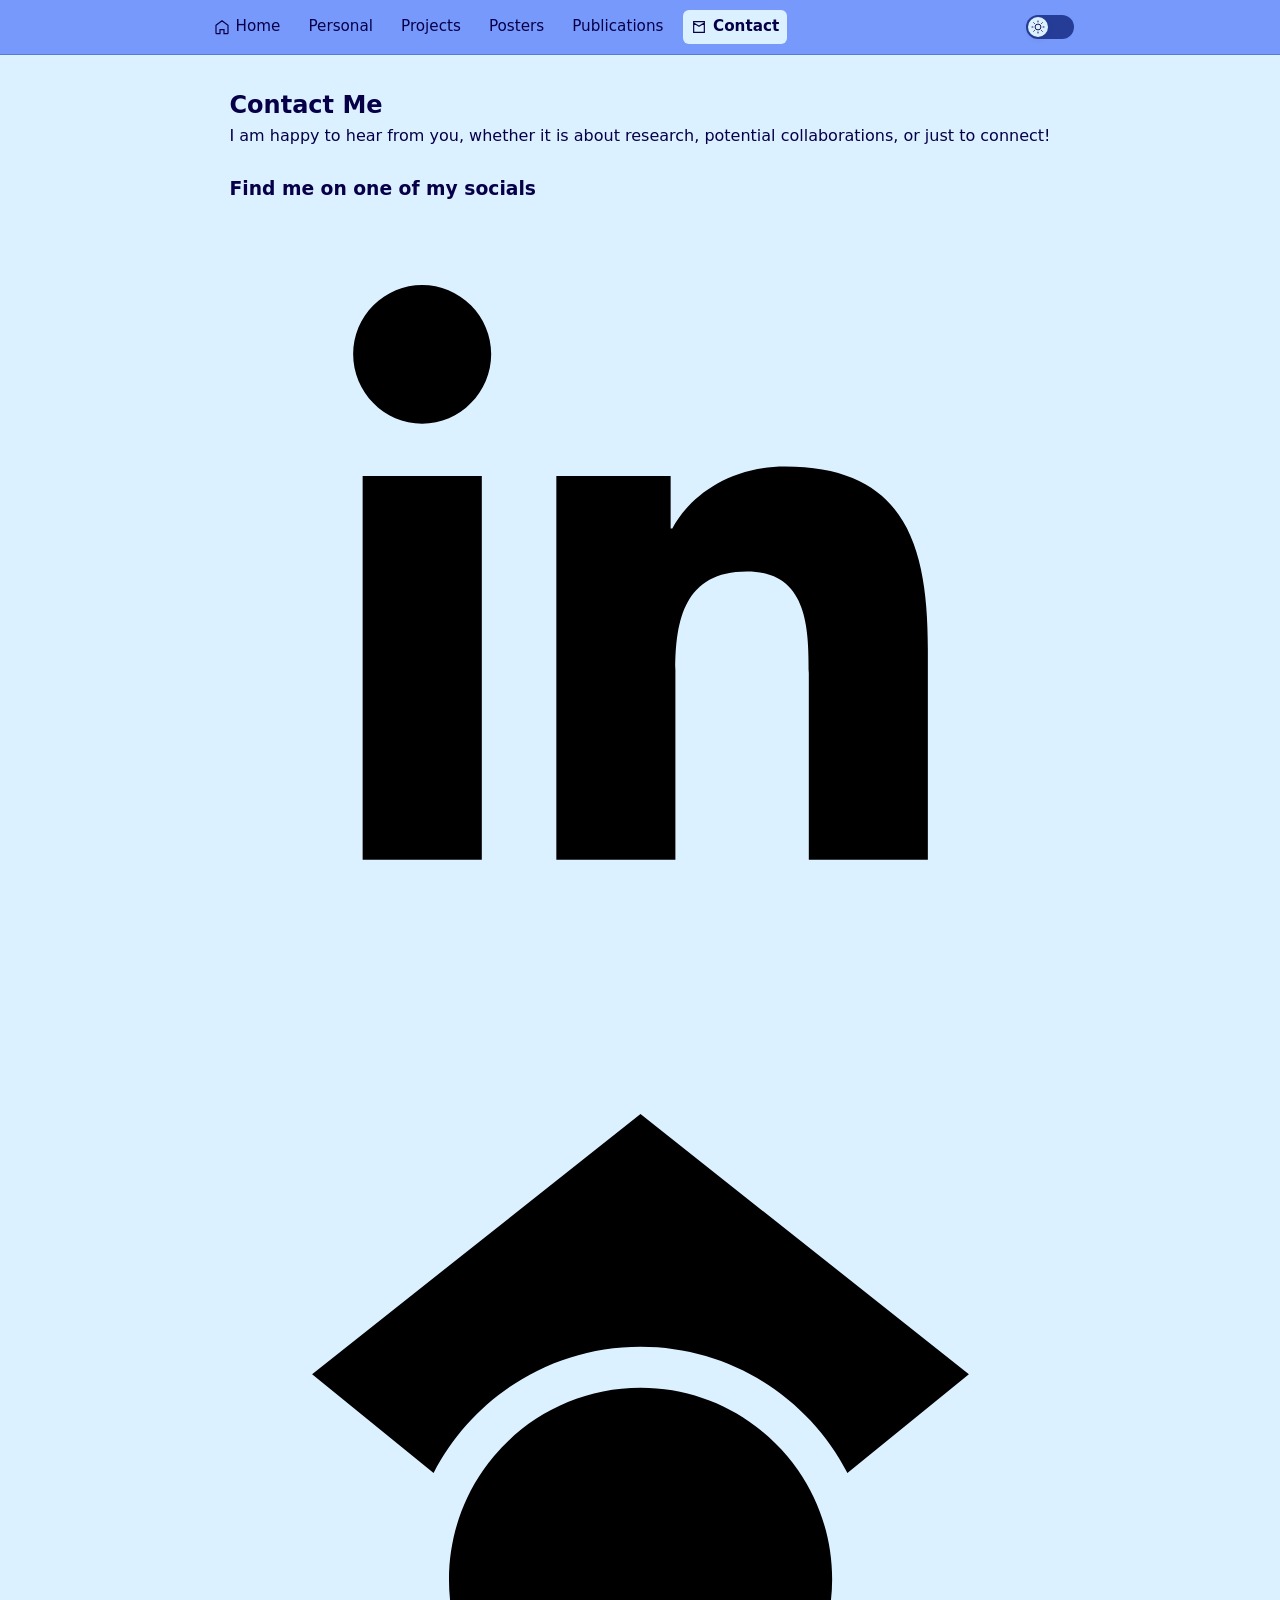
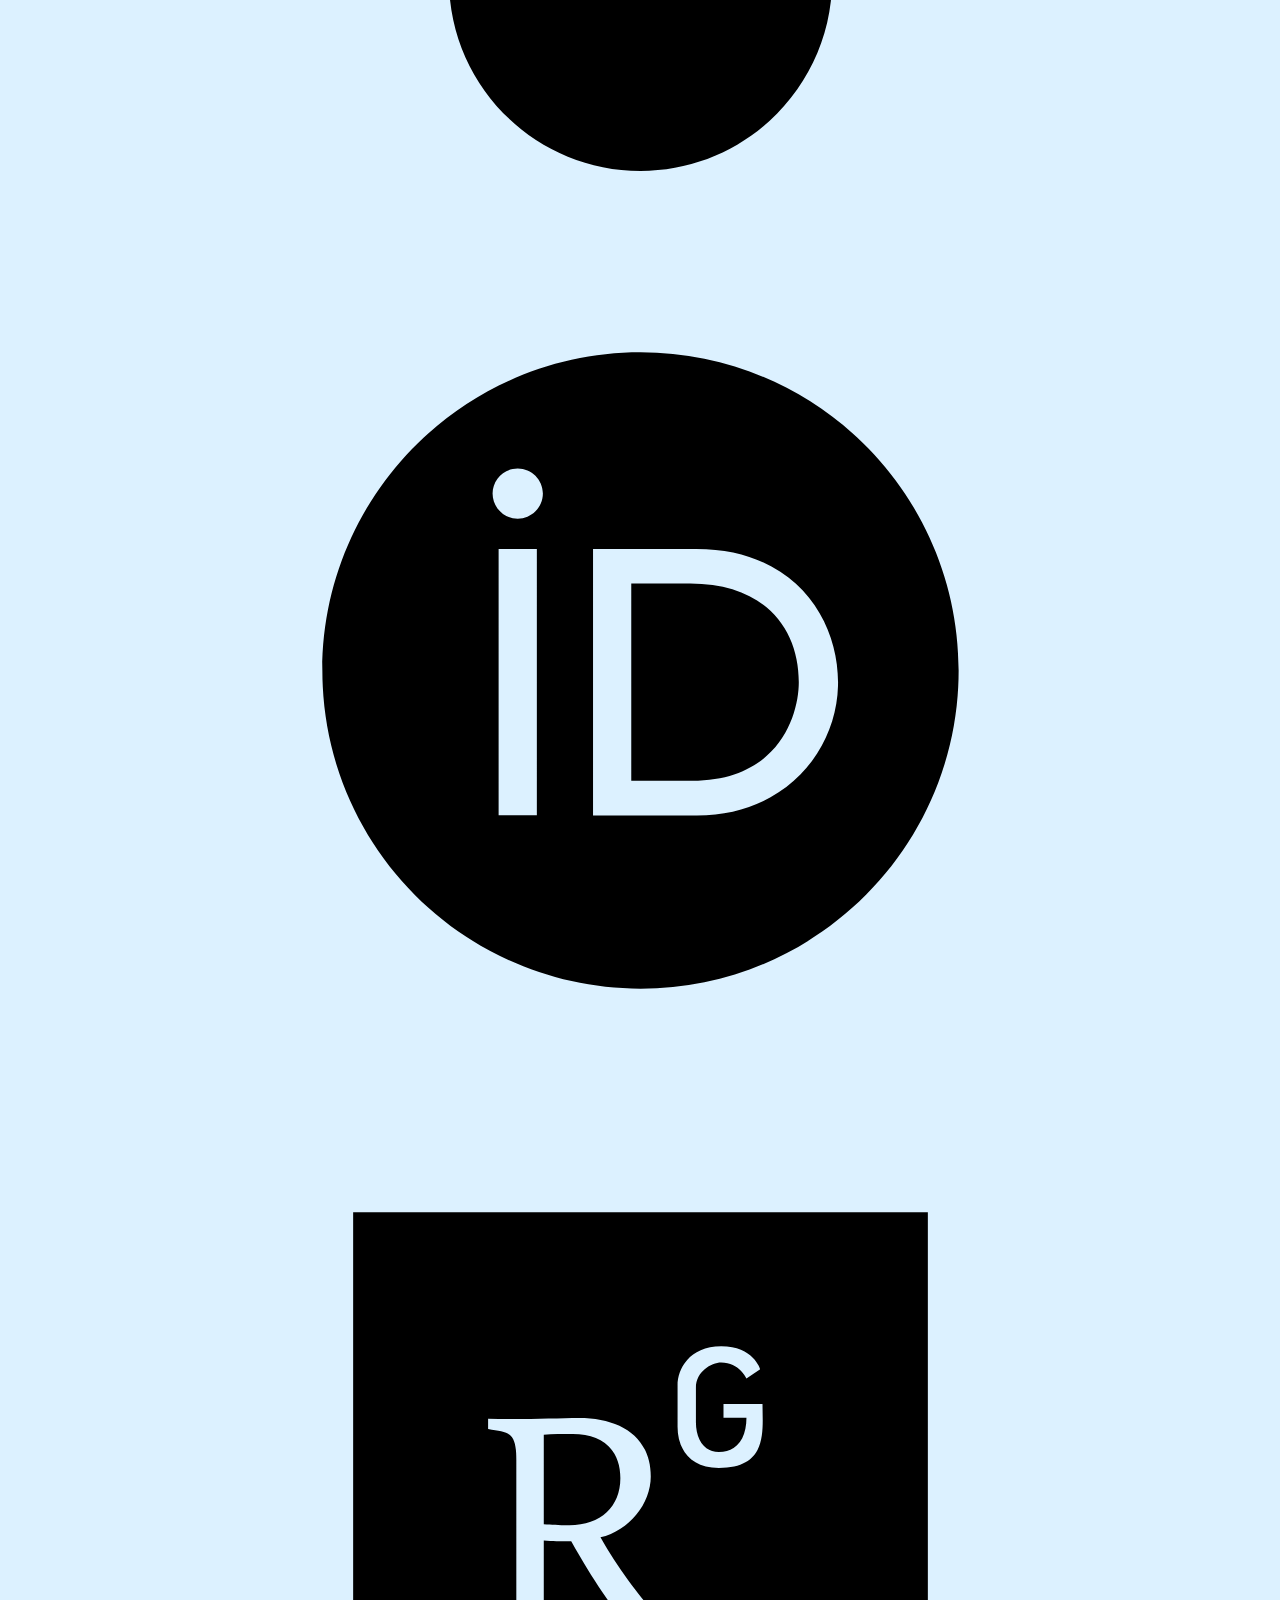
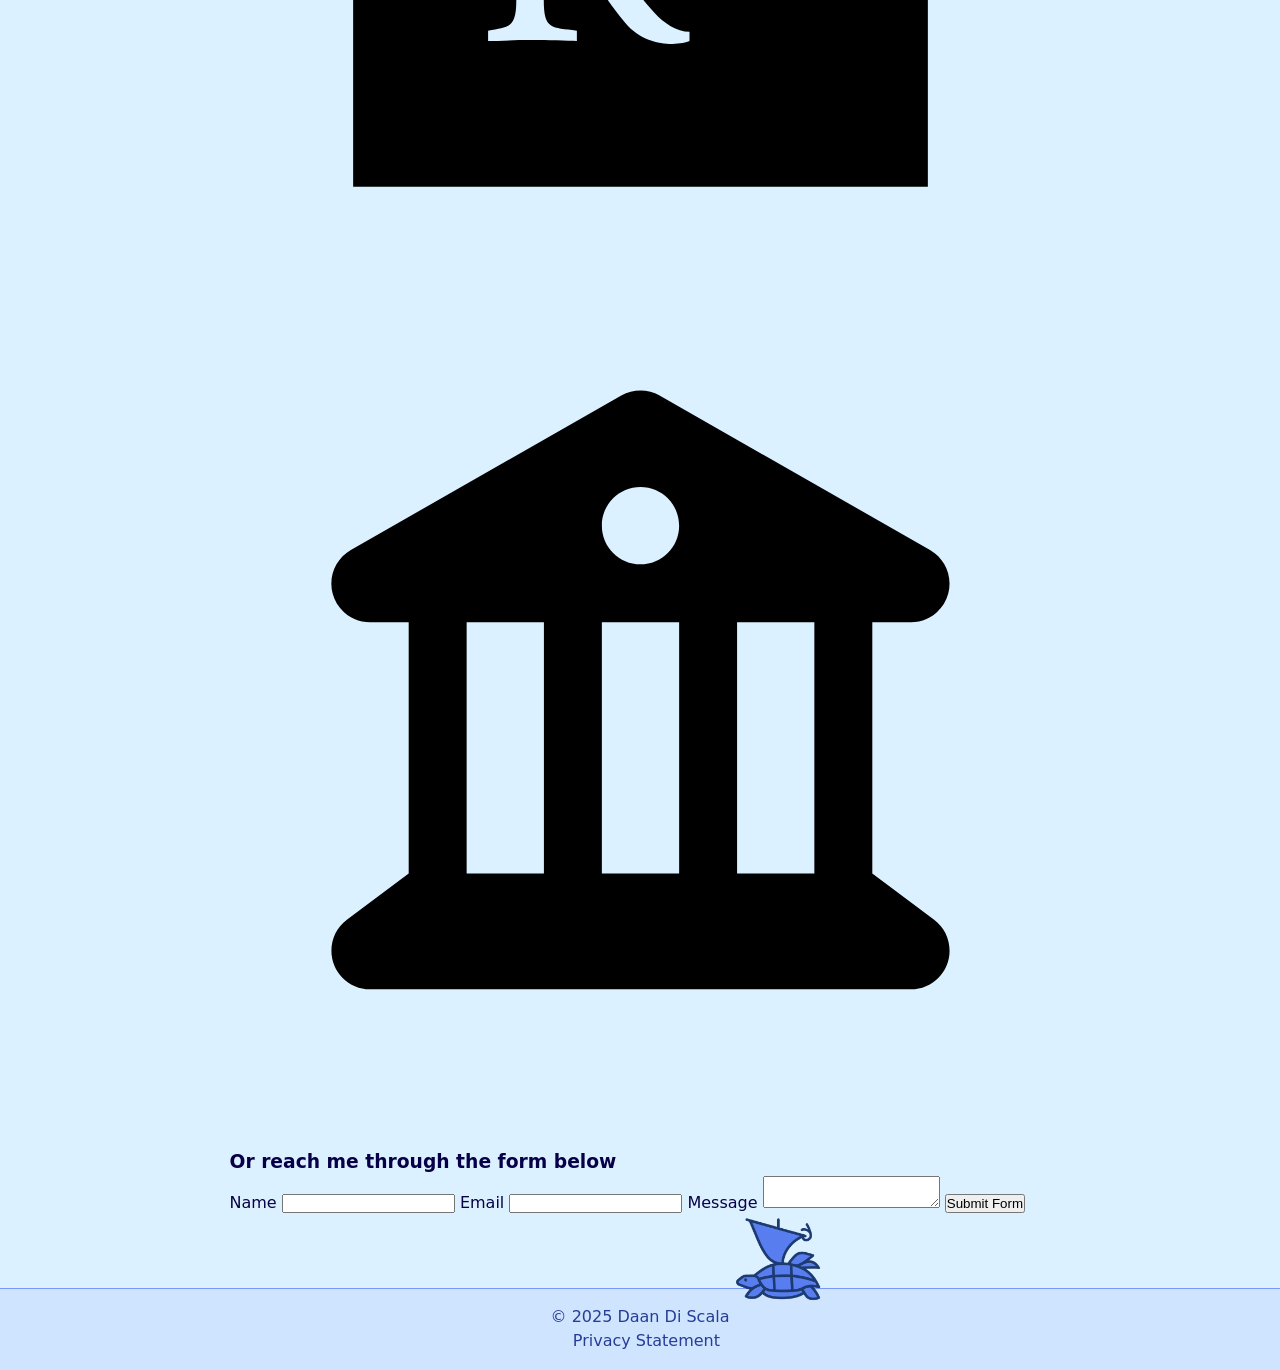
==== commit 10378dfa: "Mobile UI Update" ====
--- a/contact.html
+++ b/contact.html
@@ -4,6 +4,7 @@
 <head>
   <meta charset="UTF-8">
   <title>Daan Di Scala - Contact</title>
+  <meta name="viewport" content="width=device-width, initial-scale=1.0">
   <link rel="icon" type="image/x-icon" href="favicon.ico">
   <link rel="stylesheet" href="css/vars.css">
   <link rel="stylesheet" href="css/styles.css">
@@ -31,6 +32,13 @@
         <a href="publications.html">Publications</a>
         <a href="contact.html"  class="active"><svg class="icon" viewBox="0 0 24 24"><path d="M4 4h16v16H4V4zm8 7L4 6m16 0l-8 5" /></svg>Contact</a>
         </div>
+
+        
+    <button class="hamburger" aria-label="Menu">
+    <span></span>
+    <span></span>
+    <span></span>
+    </button>
 
 
         <!-- Theme Toggle Switch -->
@@ -194,6 +202,6 @@
 </body>
 
 
-
-  <script src="js/darkmode.js"></script>
+<script src="js/darkmode.js"></script>
+<script src="js/hamburger.js"></script>
 </html>
--- a/css/vars.css
+++ b/css/vars.css
@@ -1,50 +1,13 @@
 /* ====== Color Palette (defaults) ====== */
-  /*:root {
-  --color-primary: #97bfff;     
-  --color-secondary: #b9d6ff;   
-  --color-accent: #6a8cc7;      
-  --color-dark: #1e2a3a;
-  --color-text: #2d2d2d;
-  --color-bg: #e1eeff;
 
+:root {
   --max-width: 900px;
+  --radius-xl: 24px;
   --radius-lg: 12px;
   --radius-sm: 6px;
-}
-
-/* Dark mode variables when .dark-mode is present on <html> */
-  /*.dark-mode {
-  --color-primary: #111620;
-  --color-secondary: #1f2a3a;
-  --color-accent: #6198ff;
-  --color-dark: #f5f7fb;
-  --color-text: #e6eefc;
-  --color-bg: #0f1621;
-}
 
 
 
-:root {
-  --color-primary: hsl(229, 50%, 90%);
-  --color-secondary: hsl(229, 50%, 10%);
-  --color-tertiary: hsl(289, 80%, 20%);
-  --color-accent: hsl(169, 80%, 20%);
-}
-.dark {
-  --color-primary: hsl(229, 50%, 10%);
-  --color-secondary: hsl(229, 50%, 90%);
-  --color-tertiary: hsl(289, 80%, 80%);
-  --color-accent: hsl(169, 80%, 80%);
-}*/
-
-
-:root {
-  --max-width: 900px;
-  --radius-lg: 12px;
-  --radius-sm: 6px;
-
-  /* hsl (fallback color) */
-  --bg-dark: hsl(223 100% 95%);
   --bg: hsl(223 100% 100%);
   --bg-light: hsl(223 100% 100%);
   --text: hsl(255 100% 11%);
@@ -53,13 +16,14 @@
   --border: hsl(225 63% 60%);
   --border-muted: hsl(225 95% 72%);
   --primary: hsl(228 60% 37%);
-  --secondary: hsl(4 56%, 27%);
+  --secondary: hsl(13 100%, 53%);  
+  --secondary-light: hsl(13 100%, 78%);
   --danger: hsl(6 60% 41%);
   --warning: hsl(52 100% 14%);
   --success: hsl(161 100% 13%);
   --info: hsl(217 62% 44%);
   /* oklch */
-  --bg-dark: oklch(0.92 0.075 268);
+  --bg-dark: oklch(0.92 0.075 268); 
   --bg: oklch(0.96 0.075 268);
   --bg-light: oklch(1 0.075 268);
   --text: oklch(0.15 0.15 268);
@@ -68,11 +32,13 @@
   --border: oklch(0.6 0.15 268);
   --border-muted: oklch(0.7 0.15 268);
   --primary: oklch(0.4 0.15 268);
-  /*--secondary: oklch(0.76 0.14 39);*/
+  --secondary:oklch(53.43% 0.151 23.27);
+  --secondary-light: oklch(67.62% 0.137 25.14);
   --danger: oklch(0.5 0.15 30);
   --warning: oklch(0.5 0.15 100);
   --success: oklch(0.5 0.15 160);
-  --info: oklch(0.5 0.15 260);
+  --info: oklch(0.5 0.15 260); 
+
 }
 
 .dark-mode {
@@ -80,17 +46,24 @@
   --bg-dark: hsl(244 100% 5%);
   --bg: hsl(235 90% 9%);
   --bg-light: hsl(228 75% 12%);
+  
   --text: hsl(223 100% 100%);
   --text-muted: hsl(223 77% 77%);
   --highlight: hsl(226 49% 48%);
+
   --border: hsl(228 60% 37%);
   --border-muted: hsl(232 75% 27%);
+  
   --primary: hsl(224 100% 80%);
   --secondary: hsl(45 78% 48%);
+  --secondary-light: hsl(45 78%, 73%);
+
   --danger: hsl(8 79% 66%);
   --warning: hsl(54 100% 31%);
   --success: hsl(156 68% 43%);
   --info: hsl(217 94% 69%);
+
+
   /* oklch */
   --bg-dark: oklch(0.1 0.075 268);
   --bg: oklch(0.15 0.075 268);
--- a/css/styles.css
+++ b/css/styles.css
@@ -38,6 +38,8 @@
   border-bottom: 1px solid var(--border);
   z-index: 1000;
   backdrop-filter: saturate(110%) blur(6px);
+
+    position: sticky;
 }
 
 .nav-content {
@@ -48,6 +50,8 @@
   align-items: center;
   justify-content: space-between;
   gap: 1rem;
+
+  position: static;
 }
 
 /* Left group of links */
@@ -68,7 +72,12 @@
 }
 
 .nav-left a:hover {
-  background: rgba(0,0,0,0.04);
+  background: rgba(255,255,255,0.4);
+  opacity: 0.9;
+}
+
+.dark-mode .nav-left a:hover {
+  background: rgba(0,0,0,0.4);
   opacity: 0.9;
 }
 
@@ -171,170 +180,9 @@
   filter: brightness(0.98);
 }
 
-/* ===== Landing Card (business-card look) ===== */
-.landing-card {
-  display: flex;
-  align-items: center;
-  gap: 1.25rem;
-  background: var(--bg-light);
-  padding: 1.75rem;
-  border-radius: var(--radius-lg);
-  box-shadow: 0 6px 20px rgba(20,30,45,0.04);
-  margin-bottom: 1.75rem;
-  transition: background 0.25s ease, box-shadow 0.25s ease;
-}
-
-.profile-image img {
-  width: 140px;
-  height: 140px;
-  object-fit: cover;
-  border-radius: 10px;
-  /*border: 3px solid var(--border-muted);*/
-}
-
-.intro-text h1 {
-  font-size: 1.6rem;
-  margin-bottom: 0.4rem;
-  color: var(--text);
-}
-
-.intro-text p {
-  color: var(--text-muted);
-  max-width: 55ch;
-}
-
-/* ===== Quick Link Cards ===== */
-.quick-links {
-  display: grid;
-  grid-template-columns: repeat(auto-fit, minmax(220px, 1fr));
-  gap: 1.25rem;
-  margin: 1.75rem 0 2.5rem 0;
-}
-
-.card {
-  background: var(--bg-dark);
-  border: 1px solid var(--border-muted);
-  border-radius: var(--radius-lg);
-  padding: 1.25rem;
-  transition: transform 0.18s ease, box-shadow 0.18s ease, border-color 0.18s ease;
-}
-
-.card:hover {
-  transform: translateY(-6px);
-  box-shadow: 0 10px 30px rgba(12,20,35,0.06);
-  border-color: var(--highlight);
-}
-
-.card h3 {
-  margin-bottom: 0.45rem;
-  color: var(--text);
-}
-
-.card p {
-  margin-bottom: 0.9rem;
-  color: var(--text-muted);
-  font-size: 0.95rem;
-}
-
-.card a {
-  color: var(--secondary);
-  font-weight: 600;
-  text-decoration: none;
-}
-
-
-/* PCARDS */
-
-.pgrid {
-  position: relative;
-  width: var(--max-width-40px);
-  height: 600px;
-  margin: 40px auto;
-  display: grid;
-  grid-template-columns: 1fr 1fr;
-  grid-template-rows: 1fr 1fr;
-  gap: 40px;
-}
-
-.pcard {
-  background:var(--bg-light);
-  border-radius: 24px;
-  padding: 32px;
-  display: flex;
-  align-items: center;
-  box-shadow: 0 10px 30px rgba(0,0,0,0.12);
-  transition: transform 0.25s ease, box-shadow 0.25s ease;
-  cursor: pointer;
-}
-
-.pcard:hover {
-  transform: translateY(-4px);
-  box-shadow: 0 16px 40px rgba(0,0,0,0.18);
-}
-
-.pcard-content {
-  display: flex;
-  align-items: center;
-  width: 100%;
-}
-
-.pcard-icon {
-  font-size: 48px;
-  color: #1f2a44;
-  min-width: 56px;
-  text-align: center;
-}
-
-.pcard-text h3 {
-  margin: 0 0 6px;
-  font-size: 24px;
-  letter-spacing: 0.04em;
-}
-
-.pcard-text p {
-  margin: 0;
-  font-size: 15px;
-  color:var(--secondary);
-  max-width: 260px;
-}
-
-.pcard-divider {
-  width: 2px;
-  height: 70px;
-  background: #ddd;
-  margin: 0 24px;
-}
-
-/* Center circle */
-.center-circle {
-  position: absolute;
-  top: 50%;
-  left: 50%;
-  width: 180px;
-  height: 180px;
-  transform: translate(-50%, -50%);
-  background: var(--bg);
-  border-radius: 50%;
-  display: flex;
-  align-items: center;
-  justify-content: center;
-  text-align: center;
-  font-weight: 600;
-  letter-spacing: 0.05em;
-  /*box-shadow: 0 8px 25px rgba(0,0,0,0.15);*/
-}
-
-.center-circle span {
-  line-height: 1.4;
-}
-
-
-
-
-/* ===== Content long / other sections ===== */
-.content-long {
-  margin-bottom: 3rem;
-}
+
+
+
 
 /* ===== Footer ===== */
 .footer {
@@ -416,7 +264,7 @@
 }
 
 .dark-mode .nav-left a.active {
-  background: var(--color---b);
+  background: var(--bg);
   color: var(--text) !important;
 }
 
@@ -443,4 +291,132 @@
 
 .no-theme-transition * {
   transition: none !important;
+}
+
+
+
+/* ================= MOBILE NAVBAR ================= */
+
+@media (max-width: 800px) {
+
+  .nav-content {
+    flex-wrap: wrap;
+    gap: 0.5rem;
+  }
+
+  .nav-left {
+    flex-wrap: wrap;
+    justify-content: center;
+    width: 100%;
+  }
+
+  .nav-left a {
+    font-size: 0.85rem;
+    padding: 0.3rem 0.45rem;
+  }
+
+  .theme-toggle {
+    margin-left: auto;
+  }
+
+}
+
+/* ================= SMALL PHONES ================= */
+
+@media (max-width: 500px) {
+
+  .page-wrapper {
+    padding: 1.5rem 0.8rem;
+  }
+
+  .nav-left {
+    gap: 0.35rem;
+  }
+
+  .nav-left a {
+    font-size: 0.8rem;
+  }
+
+  .toggle-track {
+    width: 48px;
+    height: 24px;
+  }
+
+}
+
+/* ===== HAMBURGER ===== */
+
+.hamburger {
+  display: none;
+  flex-direction: column;
+  justify-content: center;
+  gap: 4px;
+  width: 28px;
+  height: 24px;
+  background: none;
+  border: none;
+  cursor: pointer;
+}
+
+.hamburger span {
+  width: 100%;
+  height: 2px;
+  background: var(--text);
+  border-radius: 2px;
+  transition: transform 0.25s ease, opacity 0.25s ease;
+}
+
+@media (max-width: 800px) {
+
+  .hamburger {
+    display: flex;
+  }
+
+   .nav-left {
+    position: absolute;
+    top: 100%;
+    left: 0;
+
+    width: 100%;
+
+    background: var(--bg-light);
+    border-bottom: 1px solid var(--border);
+
+    flex-direction: column;
+    align-items: center;
+    gap: 12px;
+
+    padding: 16px 0;
+
+    opacity: 0;
+    transform: translateY(-10px);
+    pointer-events: none;
+
+    transition: opacity 0.25s ease, transform 0.25s ease;
+    z-index: 2000;
+  }
+
+  .nav-left.open {
+    opacity: 1;
+    transform: translateY(0);
+    pointer-events: auto;
+  }
+
+  .nav-left a {
+    font-size: 1rem;
+  }
+
+}
+
+
+.hamburger.active span:nth-child(1) {
+  transform: translateY(6px) rotate(45deg);
+}
+
+.hamburger.active span:nth-child(2) {
+  opacity: 0;
+}
+
+.hamburger.active span:nth-child(3) {
+  transform: translateY(-6px) rotate(-45deg);
 }
